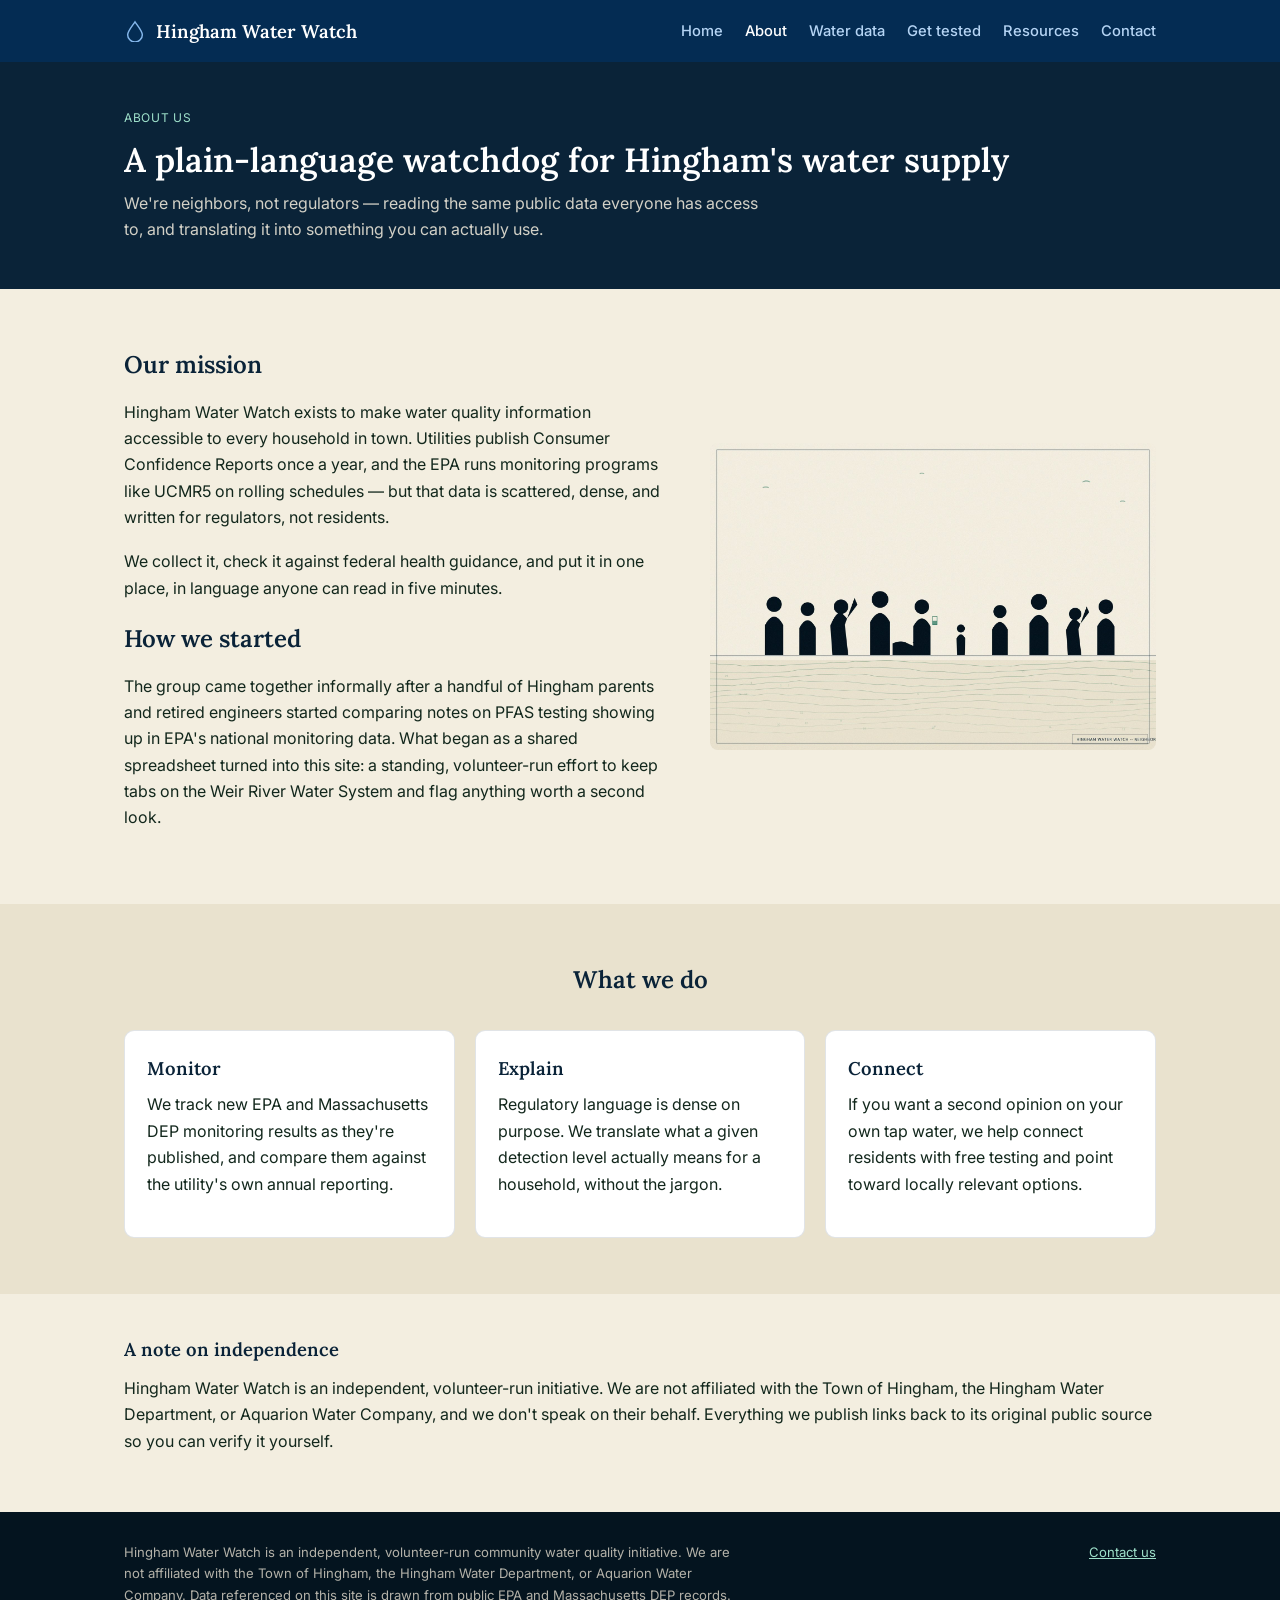
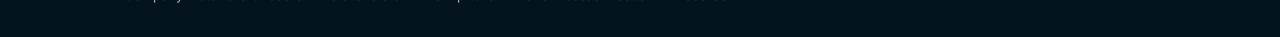
==== about.html @ f43fb204 "Initial commit: Hingham Water Watch static site Six-page static site (Home, About, Water data, Get t" ====
<!DOCTYPE html>
<html lang="en">
<head>
<meta charset="UTF-8">
<meta name="viewport" content="width=device-width, initial-scale=1.0">
<title>About — Hingham Water Watch</title>
<meta name="description" content="Who we are: a volunteer-run water quality watchdog for Hingham, MA.">
<link rel="stylesheet" href="css/styles.css">
</head>
<body>

<header class="site-header">
  <div class="wrap">
    <a href="index.html" class="logo">
      <svg width="22" height="22" viewBox="0 0 24 24" fill="none" stroke="#85B7EB" stroke-width="1.6"><path d="M12 2 C7 9 4 12.5 4 16 a8 8 0 0 0 16 0 c0-3.5-3-7-8-14Z"/></svg>
      Hingham Water Watch
    </a>
    <nav class="main-nav">
      <a href="index.html">Home</a>
      <a href="about.html" class="active">About</a>
      <a href="water-quality-data.html">Water data</a>
      <a href="get-tested.html">Get tested</a>
      <a href="resources.html">Resources</a>
      <a href="contact.html">Contact</a>
    </nav>
  </div>
</header>

<section class="page-banner">
  <div class="wrap">
    <p class="eyebrow">About us</p>
    <h1>A plain-language watchdog for Hingham's water supply</h1>
    <p class="sub">We're neighbors, not regulators — reading the same public data everyone has access to, and translating it into something you can actually use.</p>
  </div>
</section>

<section class="block">
  <div class="wrap">
    <div class="two-col">
      <div>
        <h2>Our mission</h2>
        <p>Hingham Water Watch exists to make water quality information accessible to every household in town. Utilities publish Consumer Confidence Reports once a year, and the EPA runs monitoring programs like UCMR5 on rolling schedules — but that data is scattered, dense, and written for regulators, not residents.</p>
        <p>We collect it, check it against federal health guidance, and put it in one place, in language anyone can read in five minutes.</p>
        <h2>How we started</h2>
        <p>The group came together informally after a handful of Hingham parents and retired engineers started comparing notes on PFAS testing showing up in EPA's national monitoring data. What began as a shared spreadsheet turned into this site: a standing, volunteer-run effort to keep tabs on the Weir River Water System and flag anything worth a second look.</p>
      </div>
      <div>
        <img src="images/community.jpg" alt="Illustrated silhouettes of Hingham community members">
      </div>
    </div>
  </div>
</section>

<section class="block" style="background:var(--cream-dim);">
  <div class="wrap">
    <h2 style="text-align:center; margin-bottom:30px;">What we do</h2>
    <div class="card-grid">
      <div class="card">
        <h3>Monitor</h3>
        <p>We track new EPA and Massachusetts DEP monitoring results as they're published, and compare them against the utility's own annual reporting.</p>
      </div>
      <div class="card">
        <h3>Explain</h3>
        <p>Regulatory language is dense on purpose. We translate what a given detection level actually means for a household, without the jargon.</p>
      </div>
      <div class="card">
        <h3>Connect</h3>
        <p>If you want a second opinion on your own tap water, we help connect residents with free testing and point toward locally relevant options.</p>
      </div>
    </div>
  </div>
</section>

<section class="block tight">
  <div class="wrap">
    <h3>A note on independence</h3>
    <p>Hingham Water Watch is an independent, volunteer-run initiative. We are not affiliated with the Town of Hingham, the Hingham Water Department, or Aquarion Water Company, and we don't speak on their behalf. Everything we publish links back to its original public source so you can verify it yourself.</p>
  </div>
</section>

<footer class="site-footer">
  <div class="wrap">
    <div class="disclaimer">
      Hingham Water Watch is an independent, volunteer-run community water quality initiative. We are not affiliated with the Town of Hingham, the Hingham Water Department, or Aquarion Water Company. Data referenced on this site is drawn from public EPA and Massachusetts DEP records.
    </div>
    <div>
      <a href="contact.html">Contact us</a>
    </div>
  </div>
</footer>

</body>
</html>
---- css/styles.css ----
@import url('https://fonts.googleapis.com/css2?family=Lora:wght@500;600&family=Inter:wght@400;500;600&display=swap');

:root {
  --navy-900: #04141F;
  --navy-800: #0A2338;
  --navy-700: #042C53;
  --teal-900: #04342C;
  --teal-700: #136A55;
  --teal-500: #3E9C82;
  --teal-300: #5DCAA5;
  --cream: #F3EEE0;
  --cream-dim: #E9E2CE;
  --ink: #12271C;
  --muted: #55605A;
  --danger: #A32D2D;
  --border: rgba(10,35,56,0.12);
}

* { box-sizing: border-box; }

body {
  margin: 0;
  font-family: 'Inter', -apple-system, BlinkMacSystemFont, sans-serif;
  color: var(--ink);
  background: var(--cream);
  line-height: 1.65;
}

h1, h2, h3 {
  font-family: 'Lora', Georgia, serif;
  font-weight: 600;
  margin: 0 0 0.6em;
  color: var(--navy-800);
}

h1 { font-size: 2.1rem; line-height: 1.3; }
h2 { font-size: 1.5rem; }
h3 { font-size: 1.15rem; }

p { margin: 0 0 1.1em; }

a { color: var(--teal-700); }

.wrap {
  max-width: 1080px;
  margin: 0 auto;
  padding: 0 24px;
}

/* header */
.site-header {
  background: var(--navy-700);
  padding: 16px 0;
}
.site-header .wrap {
  display: flex;
  align-items: center;
  justify-content: space-between;
  flex-wrap: wrap;
  gap: 12px;
}
.logo {
  display: flex;
  align-items: center;
  gap: 10px;
  color: #fff;
  font-family: 'Lora', serif;
  font-size: 1.15rem;
  font-weight: 600;
  text-decoration: none;
}
.logo svg { flex-shrink: 0; }
nav.main-nav { display: flex; gap: 22px; flex-wrap: wrap; }
nav.main-nav a {
  color: #B5D4F4;
  text-decoration: none;
  font-size: 0.92rem;
  font-weight: 500;
}
nav.main-nav a:hover, nav.main-nav a.active { color: #fff; }

/* page banner (non-home pages) */
.page-banner {
  background: var(--navy-800);
  padding: 46px 0;
  color: #fff;
}
.page-banner p.eyebrow {
  text-transform: uppercase;
  letter-spacing: 0.06em;
  font-size: 0.75rem;
  color: #9FE1CB;
  margin-bottom: 10px;
}
.page-banner h1 { color: #fff; margin-bottom: 8px; }
.page-banner .sub { color: #D3D1C7; max-width: 640px; margin: 0; }

/* hero (home) */
.hero {
  position: relative;
  color: #fff;
  background: var(--teal-900);
  overflow: hidden;
}
.hero-bg {
  position: absolute;
  inset: 0;
  background-size: cover;
  background-position: center;
  opacity: 0.35;
}
.hero-inner {
  position: relative;
  padding: 72px 24px 60px;
  max-width: 1080px;
  margin: 0 auto;
}
.hero p.eyebrow {
  text-transform: uppercase;
  letter-spacing: 0.06em;
  font-size: 0.78rem;
  color: #9FE1CB;
  margin-bottom: 14px;
}
.hero h1 { color: #fff; max-width: 640px; }
.hero .sub { max-width: 520px; color: #E1F5EE; font-size: 1.05rem; }

.btn {
  display: inline-block;
  background: var(--teal-300);
  color: var(--teal-900);
  font-weight: 600;
  padding: 13px 26px;
  border-radius: 6px;
  text-decoration: none;
  font-size: 0.95rem;
}
.btn:hover { background: #7fd9b8; }
.btn-outline {
  display: inline-block;
  border: 1.5px solid var(--teal-300);
  color: var(--teal-300);
  font-weight: 600;
  padding: 11px 24px;
  border-radius: 6px;
  text-decoration: none;
  font-size: 0.95rem;
}

/* stat strip */
.stat-strip {
  display: grid;
  grid-template-columns: repeat(3, 1fr);
  background: var(--cream-dim);
  border-top: 1px solid var(--border);
  border-bottom: 1px solid var(--border);
}
.stat-strip div {
  padding: 26px 20px;
  text-align: center;
  border-right: 1px solid var(--border);
}
.stat-strip div:last-child { border-right: none; }
.stat-strip .num { font-family: 'Lora', serif; font-size: 1.7rem; font-weight: 600; color: var(--navy-800); }
.stat-strip .num.warn { color: var(--danger); }
.stat-strip .label { font-size: 0.82rem; color: var(--muted); margin-top: 4px; }

/* sections */
section.block { padding: 56px 0; }
section.block.tight { padding: 40px 0; }
section.block.dark {
  background: var(--navy-800);
  color: #fff;
}
section.block.dark h2 { color: #fff; }
section.block.dark p { color: #D3D1C7; }

.two-col {
  display: grid;
  grid-template-columns: 1.1fr 0.9fr;
  gap: 40px;
  align-items: center;
}
.two-col img { width: 100%; border-radius: 8px; display: block; }

/* data table */
table.data-table {
  width: 100%;
  border-collapse: collapse;
  background: #fff;
  border-radius: 8px;
  overflow: hidden;
  font-size: 0.92rem;
}
table.data-table th, table.data-table td {
  text-align: left;
  padding: 11px 16px;
  border-bottom: 1px solid var(--border);
}
table.data-table th {
  background: var(--cream-dim);
  font-weight: 600;
  color: var(--navy-800);
  font-size: 0.8rem;
  text-transform: uppercase;
  letter-spacing: 0.03em;
}
table.data-table td.warn { color: var(--danger); font-weight: 600; }
.table-note { font-size: 0.82rem; color: var(--muted); margin-top: 10px; }

/* cards */
.card-grid {
  display: grid;
  grid-template-columns: repeat(3, 1fr);
  gap: 20px;
}
.card {
  background: #fff;
  border: 1px solid var(--border);
  border-radius: 10px;
  padding: 22px;
}
.card h3 { margin-bottom: 8px; }

/* form */
form.site-form {
  background: #fff;
  border: 1px solid var(--border);
  border-radius: 10px;
  padding: 28px;
  max-width: 560px;
}
form.site-form label {
  display: block;
  font-size: 0.85rem;
  font-weight: 600;
  color: var(--navy-800);
  margin: 16px 0 6px;
}
form.site-form label:first-child { margin-top: 0; }
form.site-form input, form.site-form textarea, form.site-form select {
  width: 100%;
  padding: 10px 12px;
  border: 1px solid var(--border);
  border-radius: 6px;
  font-family: inherit;
  font-size: 0.95rem;
  background: var(--cream);
}
form.site-form .checkbox-row {
  display: flex;
  align-items: flex-start;
  gap: 8px;
  margin-top: 18px;
  font-size: 0.85rem;
  color: var(--muted);
}
form.site-form .checkbox-row input { width: auto; }
form.site-form button {
  margin-top: 22px;
  border: none;
  cursor: pointer;
}

.reassure-list { display: grid; gap: 14px; }
.reassure-list .item { display: flex; gap: 12px; align-items: flex-start; }
.reassure-list .dot {
  width: 8px; height: 8px; border-radius: 50%;
  background: var(--teal-300); margin-top: 8px; flex-shrink: 0;
}

/* footer */
footer.site-footer {
  background: var(--navy-900);
  color: #B4B2A9;
  padding: 30px 0;
  font-size: 0.82rem;
}
footer.site-footer .wrap {
  display: flex;
  justify-content: space-between;
  flex-wrap: wrap;
  gap: 16px;
}
footer.site-footer a { color: #9FE1CB; }
footer.site-footer .disclaimer { max-width: 620px; }

@media (max-width: 760px) {
  .two-col { grid-template-columns: 1fr; }
  .stat-strip { grid-template-columns: 1fr; }
  .stat-strip div { border-right: none; border-bottom: 1px solid var(--border); }
  .card-grid { grid-template-columns: 1fr; }
  nav.main-nav { display: none; }
}
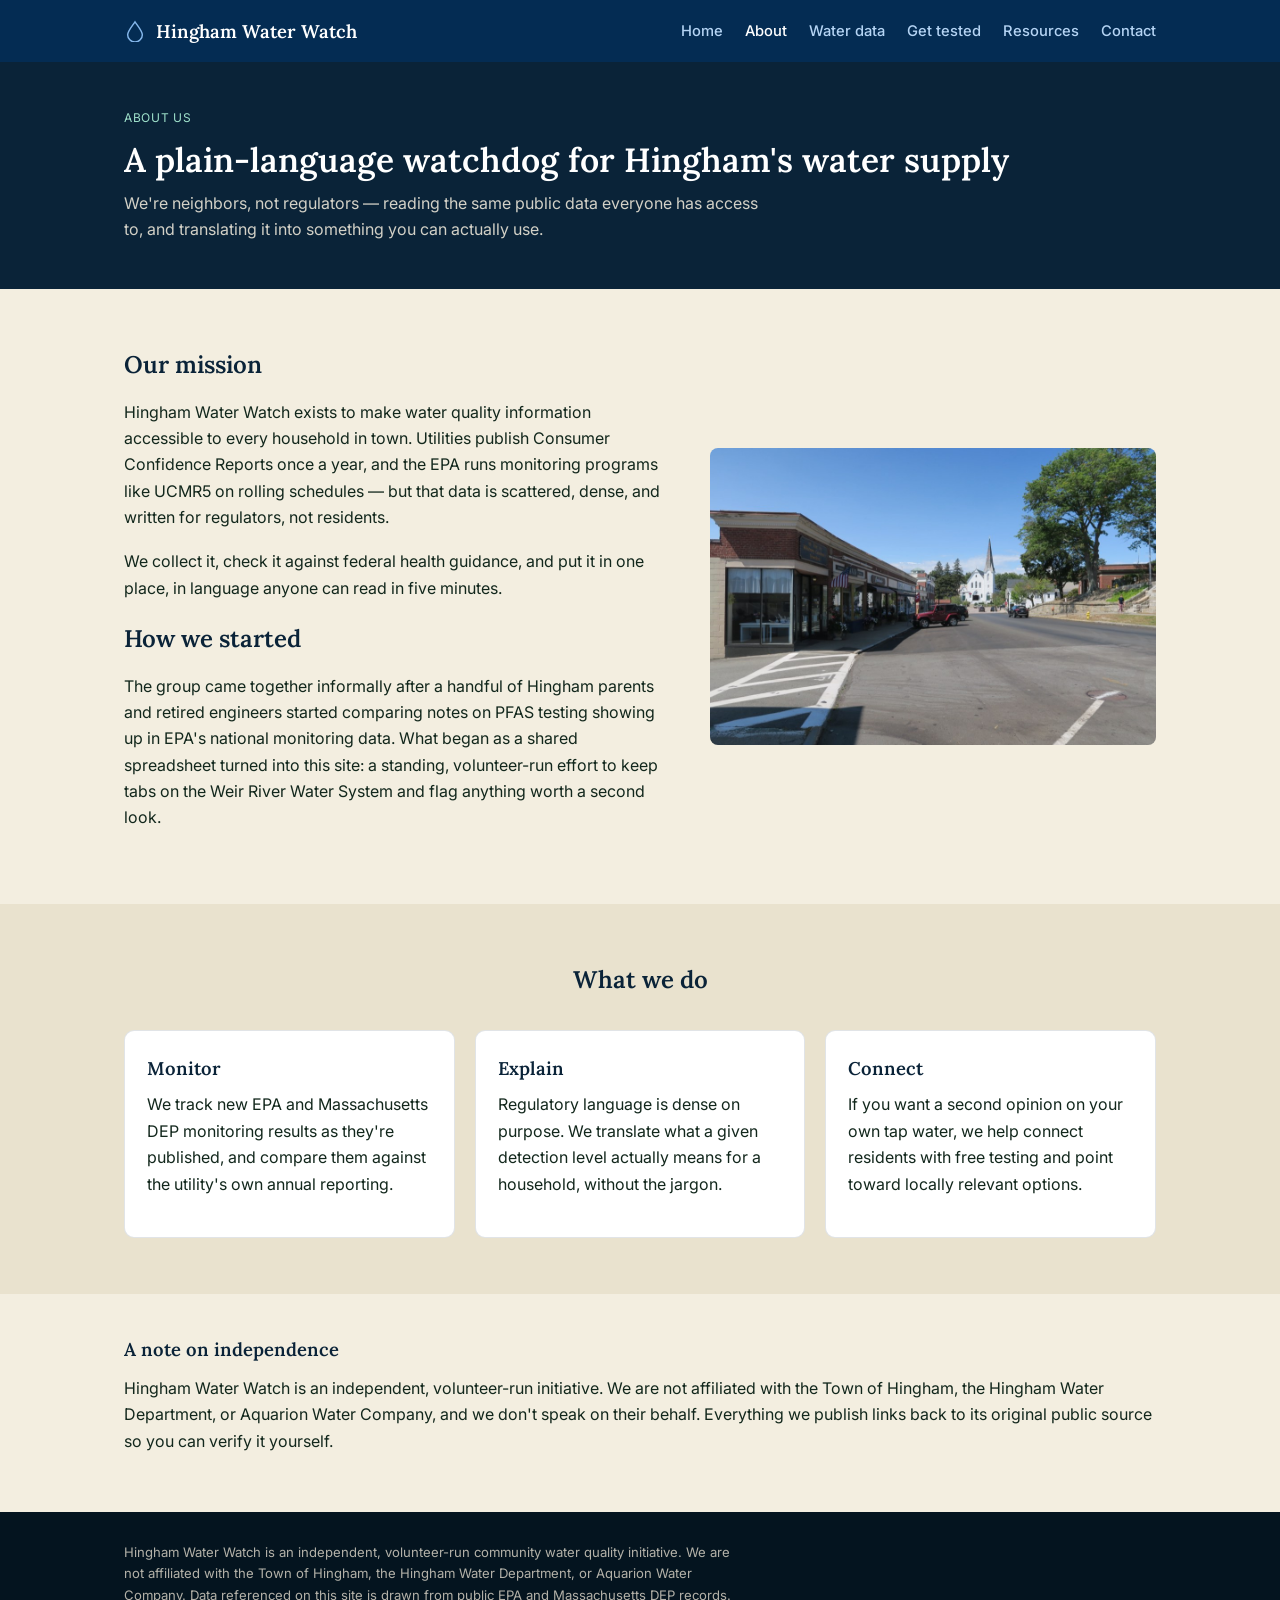
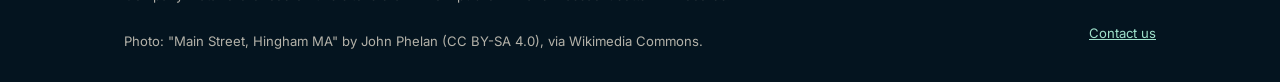
==== commit e4bab0e7: "Replace placeholder illustrations with real Hingham photography Swaps the flat vector illustrations " ====
--- a/about.html
+++ b/about.html
@@ -45,7 +45,7 @@
         <p>The group came together informally after a handful of Hingham parents and retired engineers started comparing notes on PFAS testing showing up in EPA's national monitoring data. What began as a shared spreadsheet turned into this site: a standing, volunteer-run effort to keep tabs on the Weir River Water System and flag anything worth a second look.</p>
       </div>
       <div>
-        <img src="images/community.jpg" alt="Illustrated silhouettes of Hingham community members">
+        <img src="images/main-street-hingham.jpg" alt="Main Street in downtown Hingham, Massachusetts">
       </div>
     </div>
   </div>
@@ -83,6 +83,9 @@
     <div class="disclaimer">
       Hingham Water Watch is an independent, volunteer-run community water quality initiative. We are not affiliated with the Town of Hingham, the Hingham Water Department, or Aquarion Water Company. Data referenced on this site is drawn from public EPA and Massachusetts DEP records.
     </div>
+    <div class="disclaimer" style="margin-top:8px;">
+      Photo: "Main Street, Hingham MA" by John Phelan (CC BY-SA 4.0), via Wikimedia Commons.
+    </div>
     <div>
       <a href="contact.html">Contact us</a>
     </div>
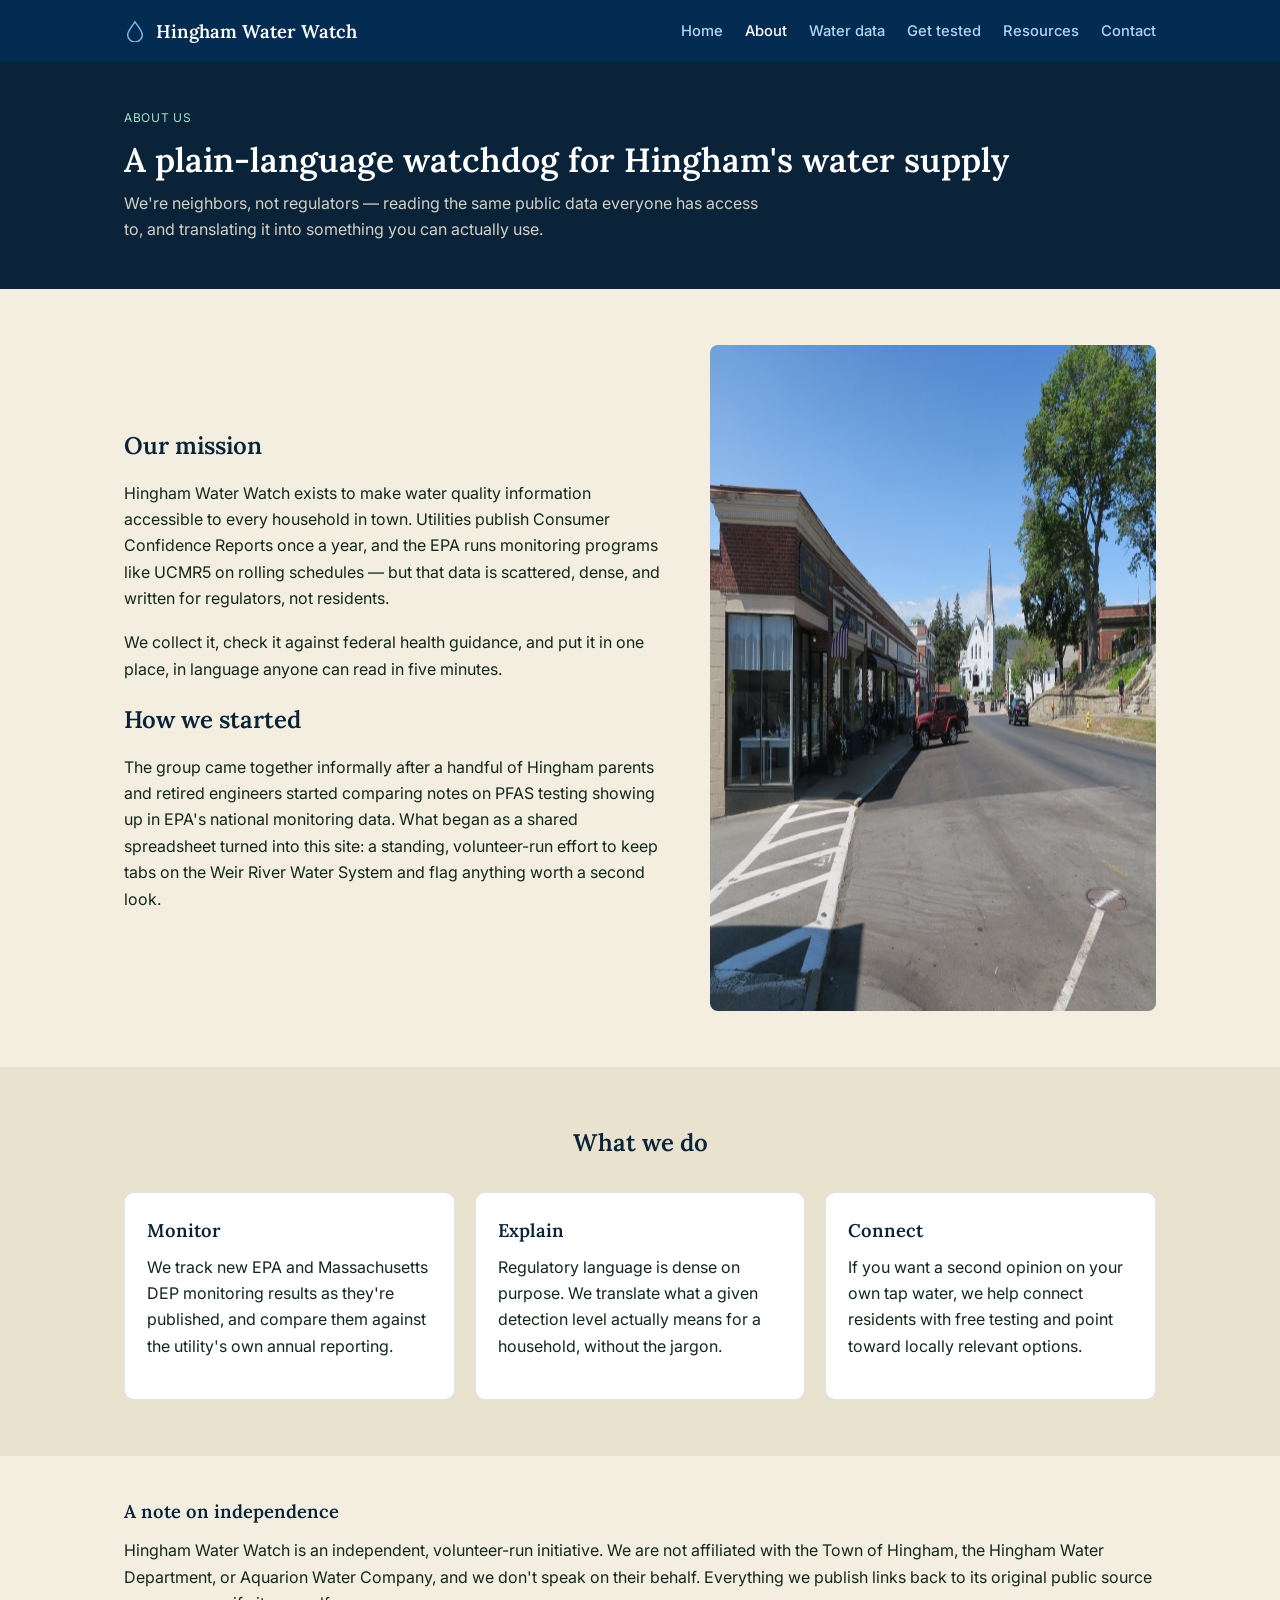
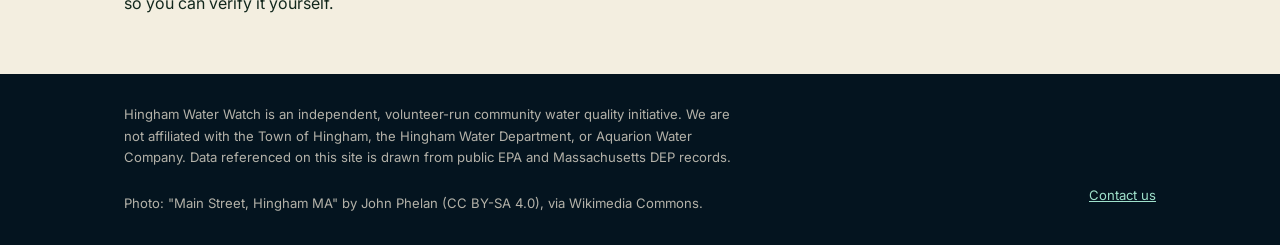
==== commit 84fefc1c: "Add basic SEO infrastructure: sitemap, robots.txt, canonical tags, OG/Twitter metadata, structured d" ====
--- a/about.html
+++ b/about.html
@@ -5,7 +5,23 @@
 <meta name="viewport" content="width=device-width, initial-scale=1.0">
 <title>About — Hingham Water Watch</title>
 <meta name="description" content="Who we are: a volunteer-run water quality watchdog for Hingham, MA.">
+<link rel="canonical" href="https://petermkirby.github.io/Water-Filtration/about.html">
+<link rel="icon" type="image/svg+xml" href="images/favicon.svg">
+<meta name="theme-color" content="#0A2338">
+<link rel="preconnect" href="https://fonts.googleapis.com">
+<link rel="preconnect" href="https://fonts.gstatic.com" crossorigin>
+<link rel="stylesheet" href="https://fonts.googleapis.com/css2?family=Lora:wght@500;600&family=Inter:wght@400;500;600&display=swap">
 <link rel="stylesheet" href="css/styles.css">
+<meta property="og:type" content="website">
+<meta property="og:site_name" content="Hingham Water Watch">
+<meta property="og:title" content="About — Hingham Water Watch">
+<meta property="og:description" content="Who we are: a volunteer-run water quality watchdog for Hingham, MA.">
+<meta property="og:url" content="https://petermkirby.github.io/Water-Filtration/about.html">
+<meta property="og:image" content="https://petermkirby.github.io/Water-Filtration/images/main-street-hingham.jpg">
+<meta name="twitter:card" content="summary_large_image">
+<meta name="twitter:title" content="About — Hingham Water Watch">
+<meta name="twitter:description" content="Who we are: a volunteer-run water quality watchdog for Hingham, MA.">
+<meta name="twitter:image" content="https://petermkirby.github.io/Water-Filtration/images/main-street-hingham.jpg">
 </head>
 <body>
 
@@ -45,7 +61,7 @@
         <p>The group came together informally after a handful of Hingham parents and retired engineers started comparing notes on PFAS testing showing up in EPA's national monitoring data. What began as a shared spreadsheet turned into this site: a standing, volunteer-run effort to keep tabs on the Weir River Water System and flag anything worth a second look.</p>
       </div>
       <div>
-        <img src="images/main-street-hingham.jpg" alt="Main Street in downtown Hingham, Massachusetts">
+        <img src="images/main-street-hingham.jpg" width="1000" height="666" loading="lazy" alt="Main Street in downtown Hingham, Massachusetts">
       </div>
     </div>
   </div>
--- a/css/styles.css
+++ b/css/styles.css
@@ -1,5 +1,3 @@
-@import url('https://fonts.googleapis.com/css2?family=Lora:wght@500;600&family=Inter:wght@400;500;600&display=swap');
-
 :root {
   --navy-900: #04141F;
   --navy-800: #0A2338;
@@ -261,6 +259,15 @@
   border: none;
   cursor: pointer;
 }
+form.site-form button:disabled { opacity: 0.6; cursor: default; }
+form.site-form .form-status {
+  margin-top: 16px;
+  padding: 12px 14px;
+  border-radius: 6px;
+  font-size: 0.9rem;
+}
+form.site-form .form-status.success { background: #E4F5EE; color: var(--teal-900); }
+form.site-form .form-status.error { background: #FBEAEA; color: var(--danger); }
 
 .reassure-list { display: grid; gap: 14px; }
 .reassure-list .item { display: flex; gap: 12px; align-items: flex-start; }
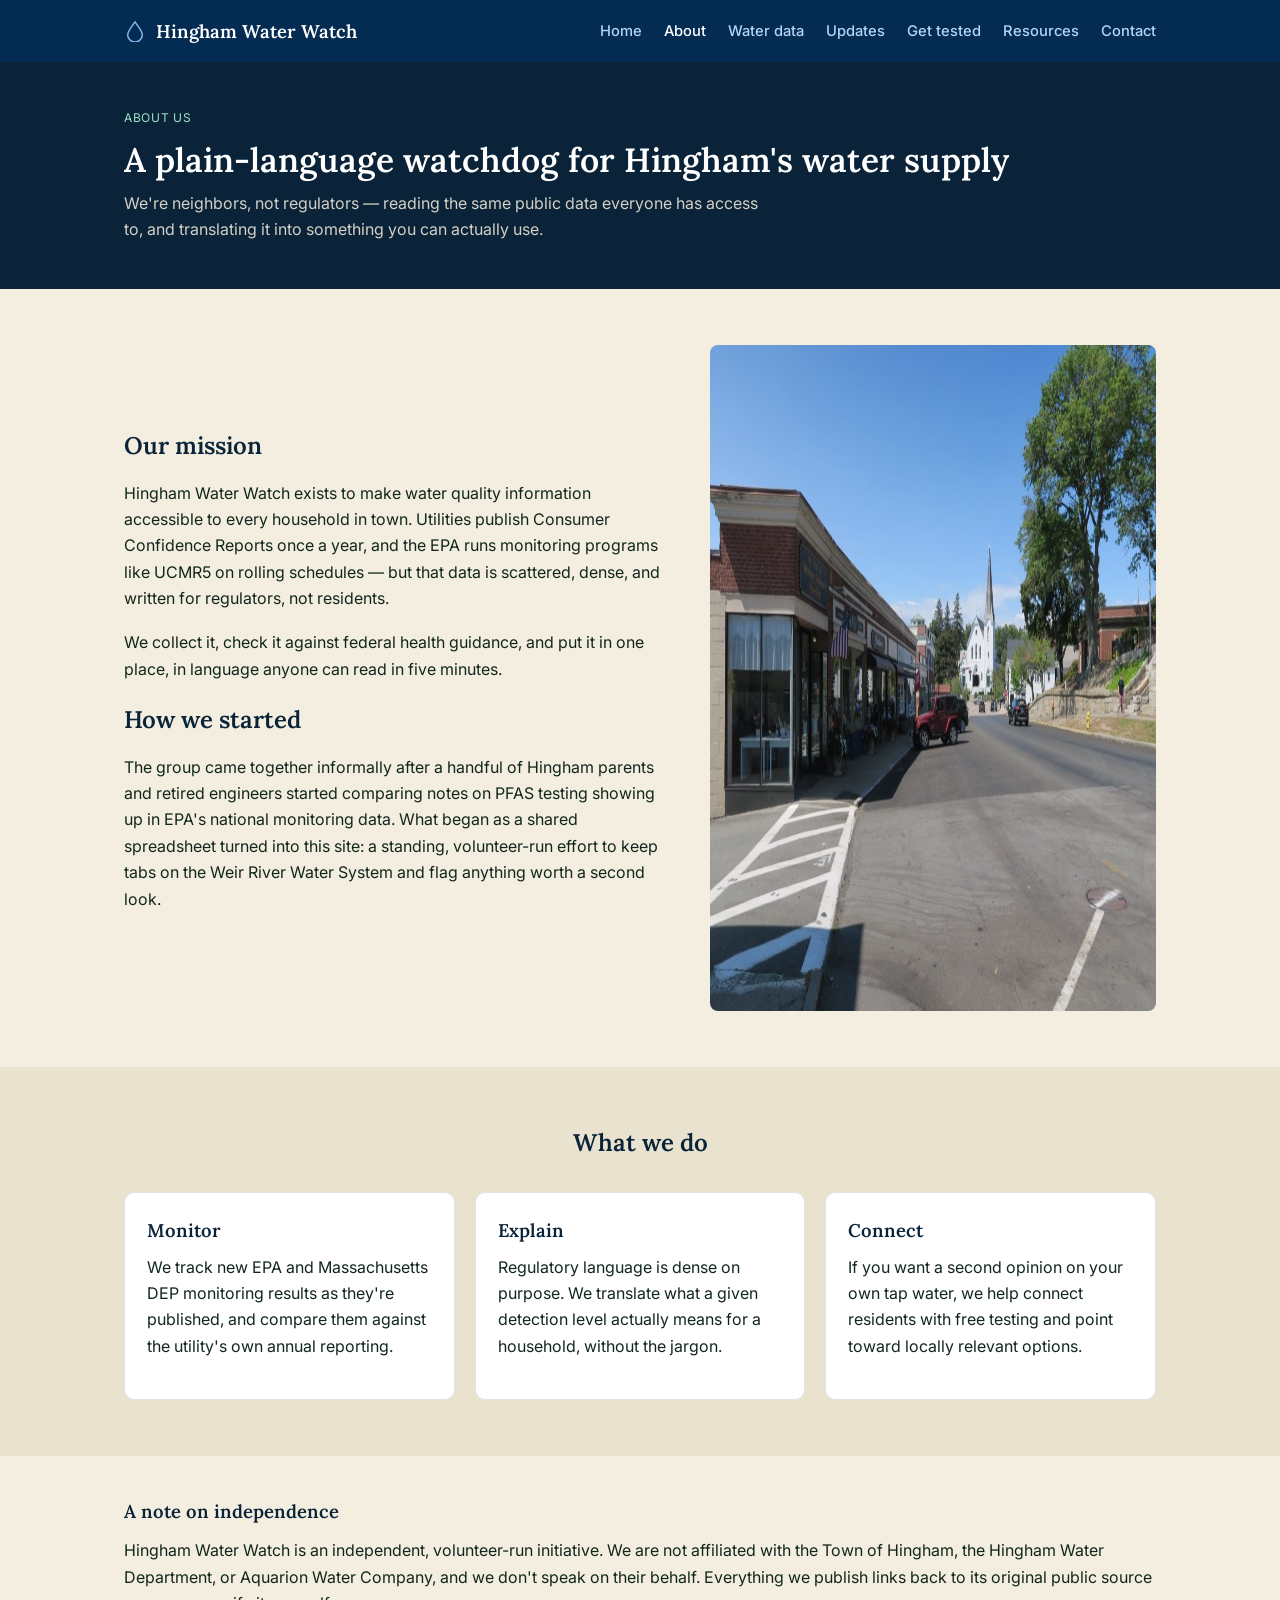
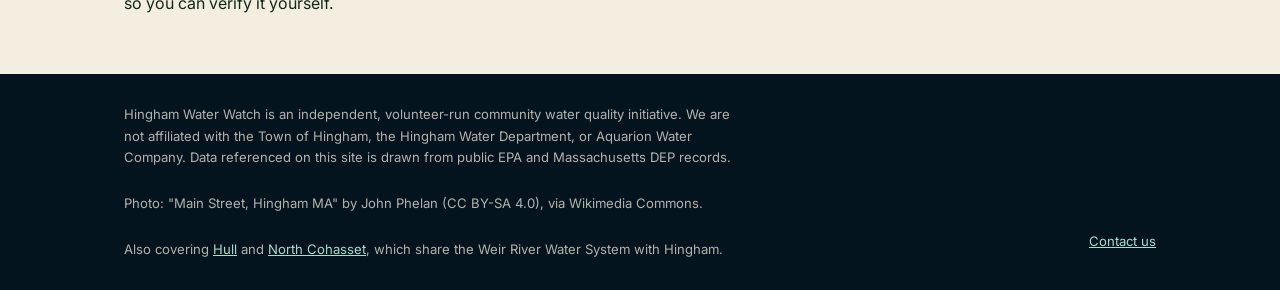
==== commit f763e579: "Expand local SEO footprint: Hull/North Cohasset pages and an Updates log New content aimed at captur" ====
--- a/about.html
+++ b/about.html
@@ -35,6 +35,7 @@
       <a href="index.html">Home</a>
       <a href="about.html" class="active">About</a>
       <a href="water-quality-data.html">Water data</a>
+      <a href="updates.html">Updates</a>
       <a href="get-tested.html">Get tested</a>
       <a href="resources.html">Resources</a>
       <a href="contact.html">Contact</a>
@@ -102,6 +103,9 @@
     <div class="disclaimer" style="margin-top:8px;">
       Photo: "Main Street, Hingham MA" by John Phelan (CC BY-SA 4.0), via Wikimedia Commons.
     </div>
+    <div class="disclaimer" style="margin-top:8px;">
+      Also covering <a href="hull.html">Hull</a> and <a href="north-cohasset.html">North Cohasset</a>, which share the Weir River Water System with Hingham.
+    </div>
     <div>
       <a href="contact.html">Contact us</a>
     </div>
--- a/css/styles.css
+++ b/css/styles.css
@@ -220,6 +220,26 @@
 }
 .card h3 { margin-bottom: 8px; }
 
+/* updates log */
+.update-entry {
+  background: #fff;
+  border: 1px solid var(--border);
+  border-radius: 10px;
+  padding: 26px 28px;
+  margin-bottom: 20px;
+}
+.update-entry:last-child { margin-bottom: 0; }
+.update-date {
+  text-transform: uppercase;
+  letter-spacing: 0.06em;
+  font-size: 0.75rem;
+  font-weight: 600;
+  color: var(--teal-700);
+  margin-bottom: 8px;
+}
+.update-entry h2 { margin-bottom: 10px; }
+.update-entry p:last-child { margin-bottom: 0; }
+
 /* form */
 form.site-form {
   background: #fff;
